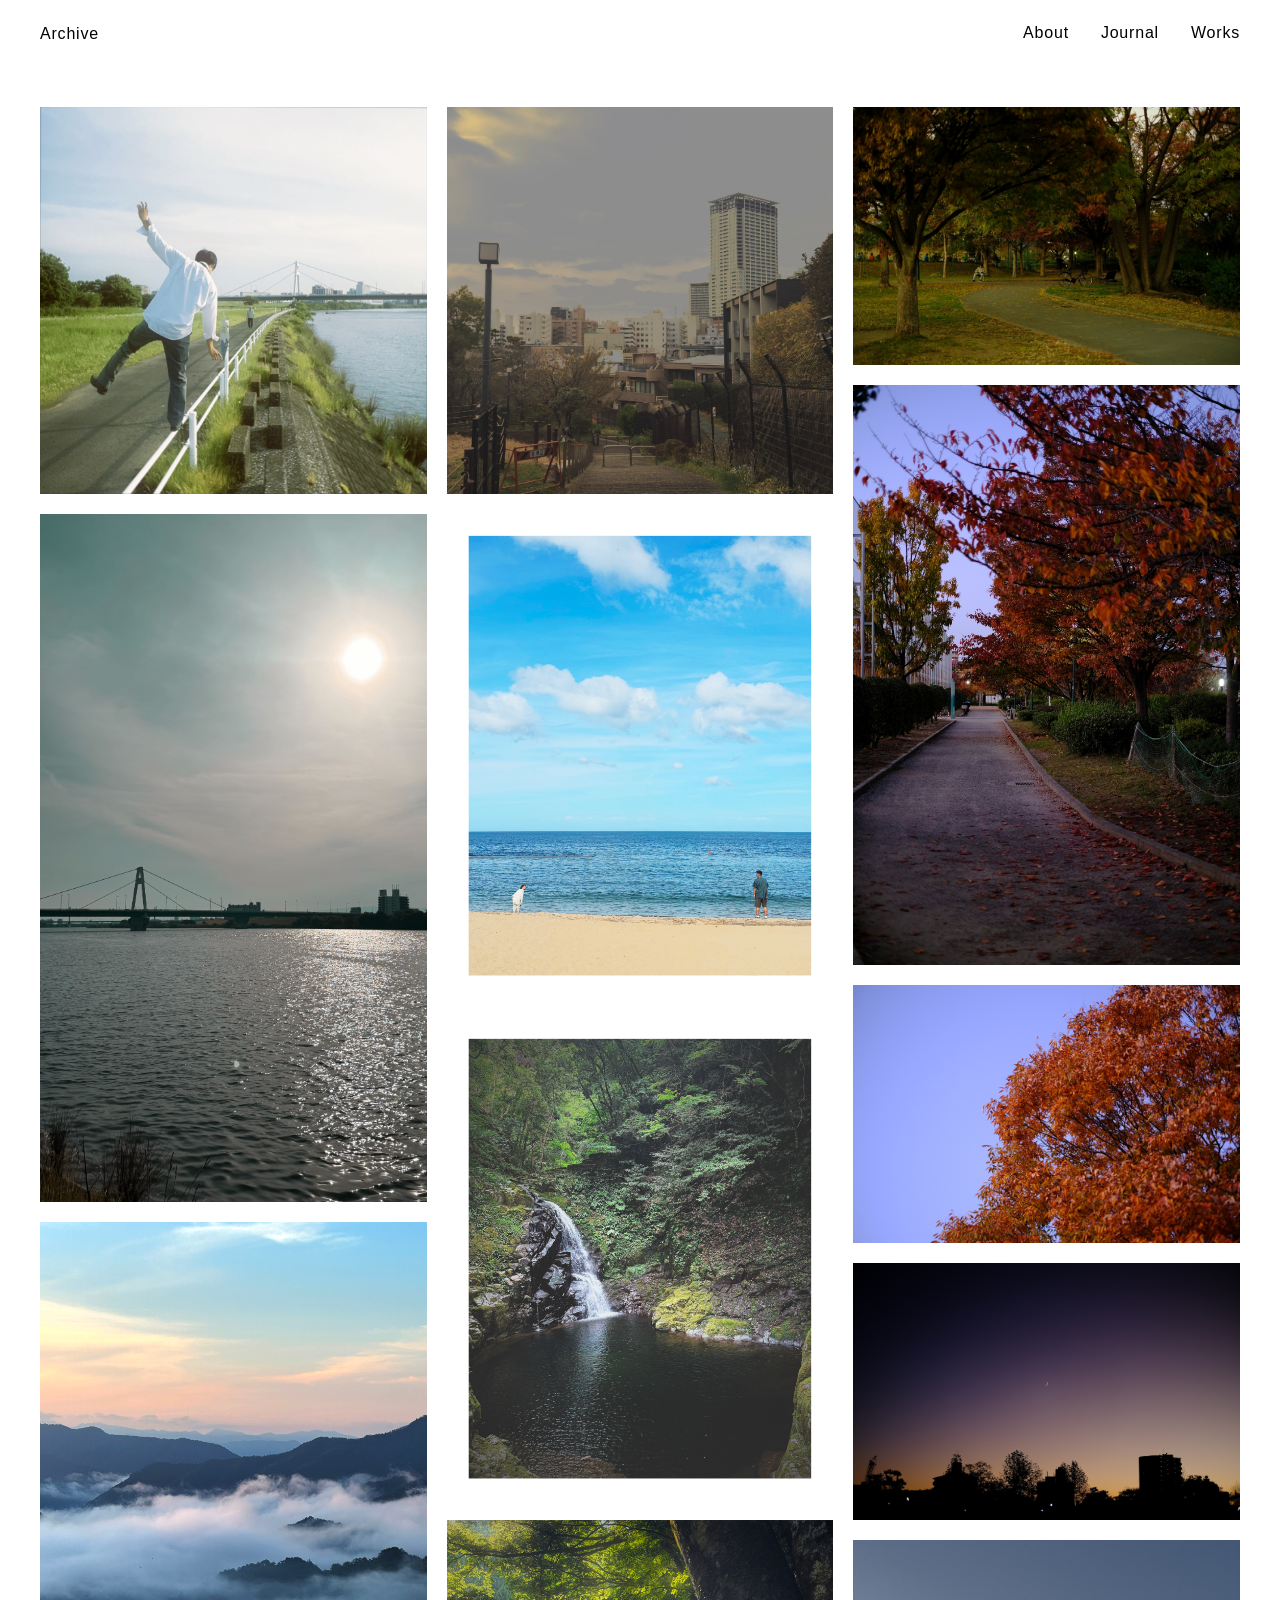
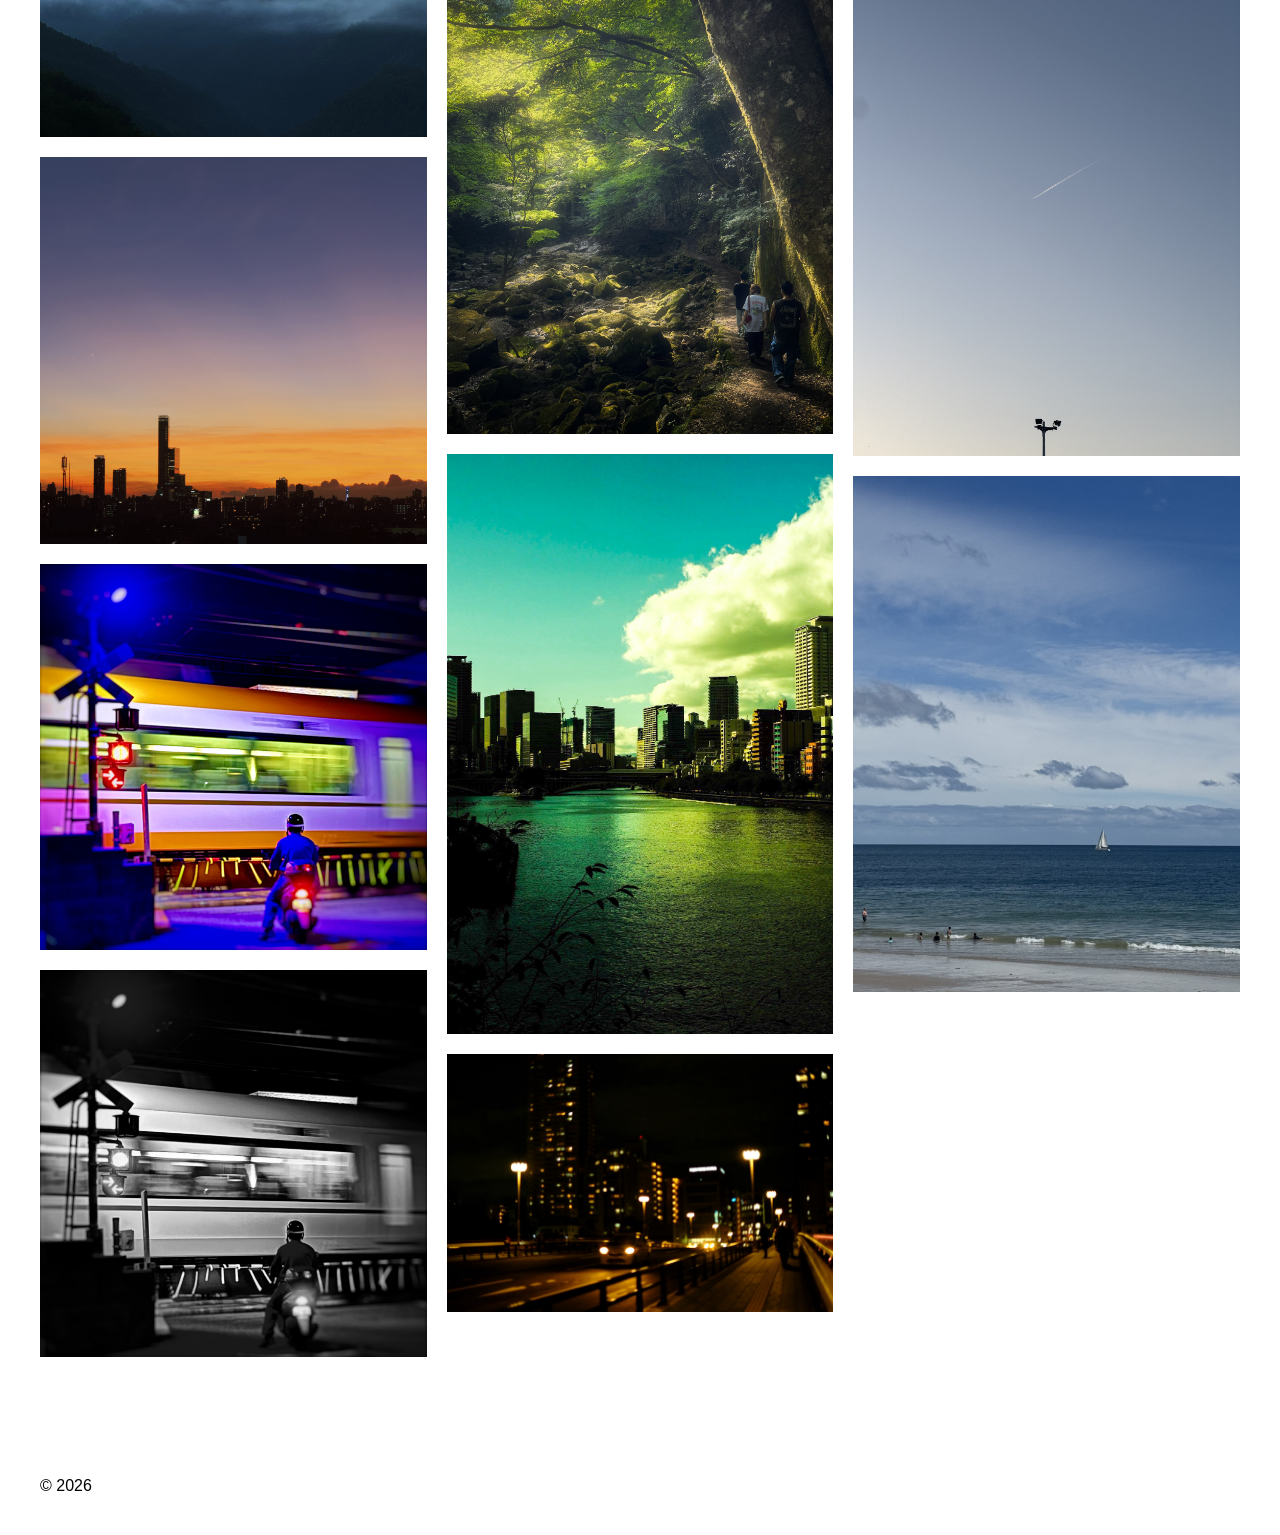
==== index.html @ c42f24de "Re-commit project files without videos" ====
<!DOCTYPE html>
<html lang="en">
<head>
    <meta charset="UTF-8">
    <meta name="viewport" content="width=device-width, initial-scale=1.0">
    <title>Archive - Portfolio</title>
    <link rel="stylesheet" href="./css/style.css">
</head>
<body>
    <div class="loader">
        <p>Archive = Creation + Thoughts + Experience</p>
    </div>
    <header class="index-header">
        <a href="./index.html" class="logo">Archive</a>
        <nav>
            <a href="./html/about.html">About</a>
            <a href="./html/journal.html">Journal</a>
            <a href="./html/works.html">Works</a>
        </nav>
    </header>
    <main>
        <section class="photo-gallery">
            <a href=""><img src="./resouces/img/IMG_2497.JPG" alt=""></a>
            <a href=""><img src="./resouces/img/IMG_2556.JPG" alt=""></a>
            <a href=""><img src="./resouces/img/IMG_2958.JPG" alt=""></a>
            <a href=""><img src="./resouces/img/IMG_3101.JPG" alt=""></a>
            <a href=""><img src="./resouces/img/IMG_3232.JPG" alt=""></a>
            <a href=""><img src="./resouces/img/IMG_3234.JPG" alt=""></a>
            <a href=""><img src="./resouces/img/IMG_4381.jpg" alt=""></a>
            <a href=""><img src="./resouces/img/IMG_5121.JPG" alt=""></a>
            <a href=""><img src="./resouces/img/IMG_5268.JPG" alt=""></a>
            <a href=""><img src="./resouces/img/IMG_5271.JPG" alt=""></a>
            <a href=""><img src="./resouces/img/IMG_5598.JPG" alt=""></a>
            <a href=""><img src="./resouces/img/IMG_5600.JPG" alt=""></a>
            <a href=""><img src="./resouces/img/IMG_5681.JPG" alt=""></a>
            <a href=""><img src="./resouces/img/IMG_5682.JPG" alt=""></a>
            <a href=""><img src="./resouces/img/IMG_5683.JPG" alt=""></a>
            <a href=""><img src="./resouces/img/IMG_5685.JPG" alt=""></a>
            <a href=""><img src="./resouces/img/IMG_4509.jpg" alt=""></a>
            <a href=""><img src="./resouces/img/IMG_6073.jpg" alt=""></a>
        </section>
    </main>
    <footer>
        <p>&copy; 2026</p>
    </footer>
    <script src="./javascript/script.js"></script>
</body>
</html>
---- css/style.css ----
* {
    margin: 0;
    padding: 0;
    box-sizing: border-box;
    font-family: Helvetica, Arial, sans-serif, condensed;
}

html, body {
    scrollbar-width: none;
}
body {
    min-height: 100vh;
    display: flex;
    flex-direction: column;
}

main {
    flex: 1;
    display: flex;
    align-items: center;
}

.loader {
    position: fixed;
    inset: 0;
    display: flex;
    justify-content: center;
    align-items: center;
    background: white;
    z-index: 9999;
    animation: loaderFadeBackground 4.0s ease forwards;
    
}

.loader p {
    animation: loaderFadeText 3.0s ease forwards;
    font-size: 30px;
    letter-spacing: 0.05em;
}

@keyframes loaderFadeBackground {
    0% {
        opacity: 1;
    }

    20% {
        opacity: 1;
    }

    70% {
        opacity: 1;
    }

    100% {
        opacity: 0;
    }
}

@keyframes loaderFadeText {
    0% {
        opacity: 0;
    }

    20% {
        opacity: 1;
    }

    70% {
        opacity: 1;
    }

    100% {
        opacity: 0;
    }
}

.index-header {
    display: flex;
    justify-content: space-between;
    align-items: center;
    padding: 24px 40px;
    color: #000;
}

.index-header a {
    color: #000;
    letter-spacing: 0.05em;
}

.logo {
    text-decoration: none;
}

nav {
    display: flex;
    gap: 32px;
}

.index-header nav a {
    text-decoration: none;
    display: inline-block;
}

.index-header nav a::after {
    content: "";
    color: #000;
    transition: width 0.3s ease;
    display: block;
    width: 0;
    border-bottom: 1px solid black;
}

.index-header nav a:hover::after{
    width: 100%;
}

footer {
    padding: 40px;
    margin-top: 40px;
}
.photo-gallery {
    columns: 3;
    column-gap: 20px;
    padding: 40px;
}

.photo-gallery a img {
    width: 100%;
    display: block;
    margin-bottom: 20px;
    break-inside: avoid;
}
@media (max-width: 768px) {
    .index-header {
        padding: 20px;
    }

    nav {
        gap: 20px;
    }

    .loader p {
        font-size: 15px;
        padding: 50px;
    }

    .photo-gallery a img {
        width: 100%;
        /* aspect-ratio: 1 / 1; */
        object-fit: cover;
        display: block;
    }
    .photo-gallery {
        columns: 1;
        grid-template-columns: 1fr;
        gap: 15px;
        padding: 20px;
    }

    footer {
        padding: 20px;
        margin-top: 20px;
    }
}
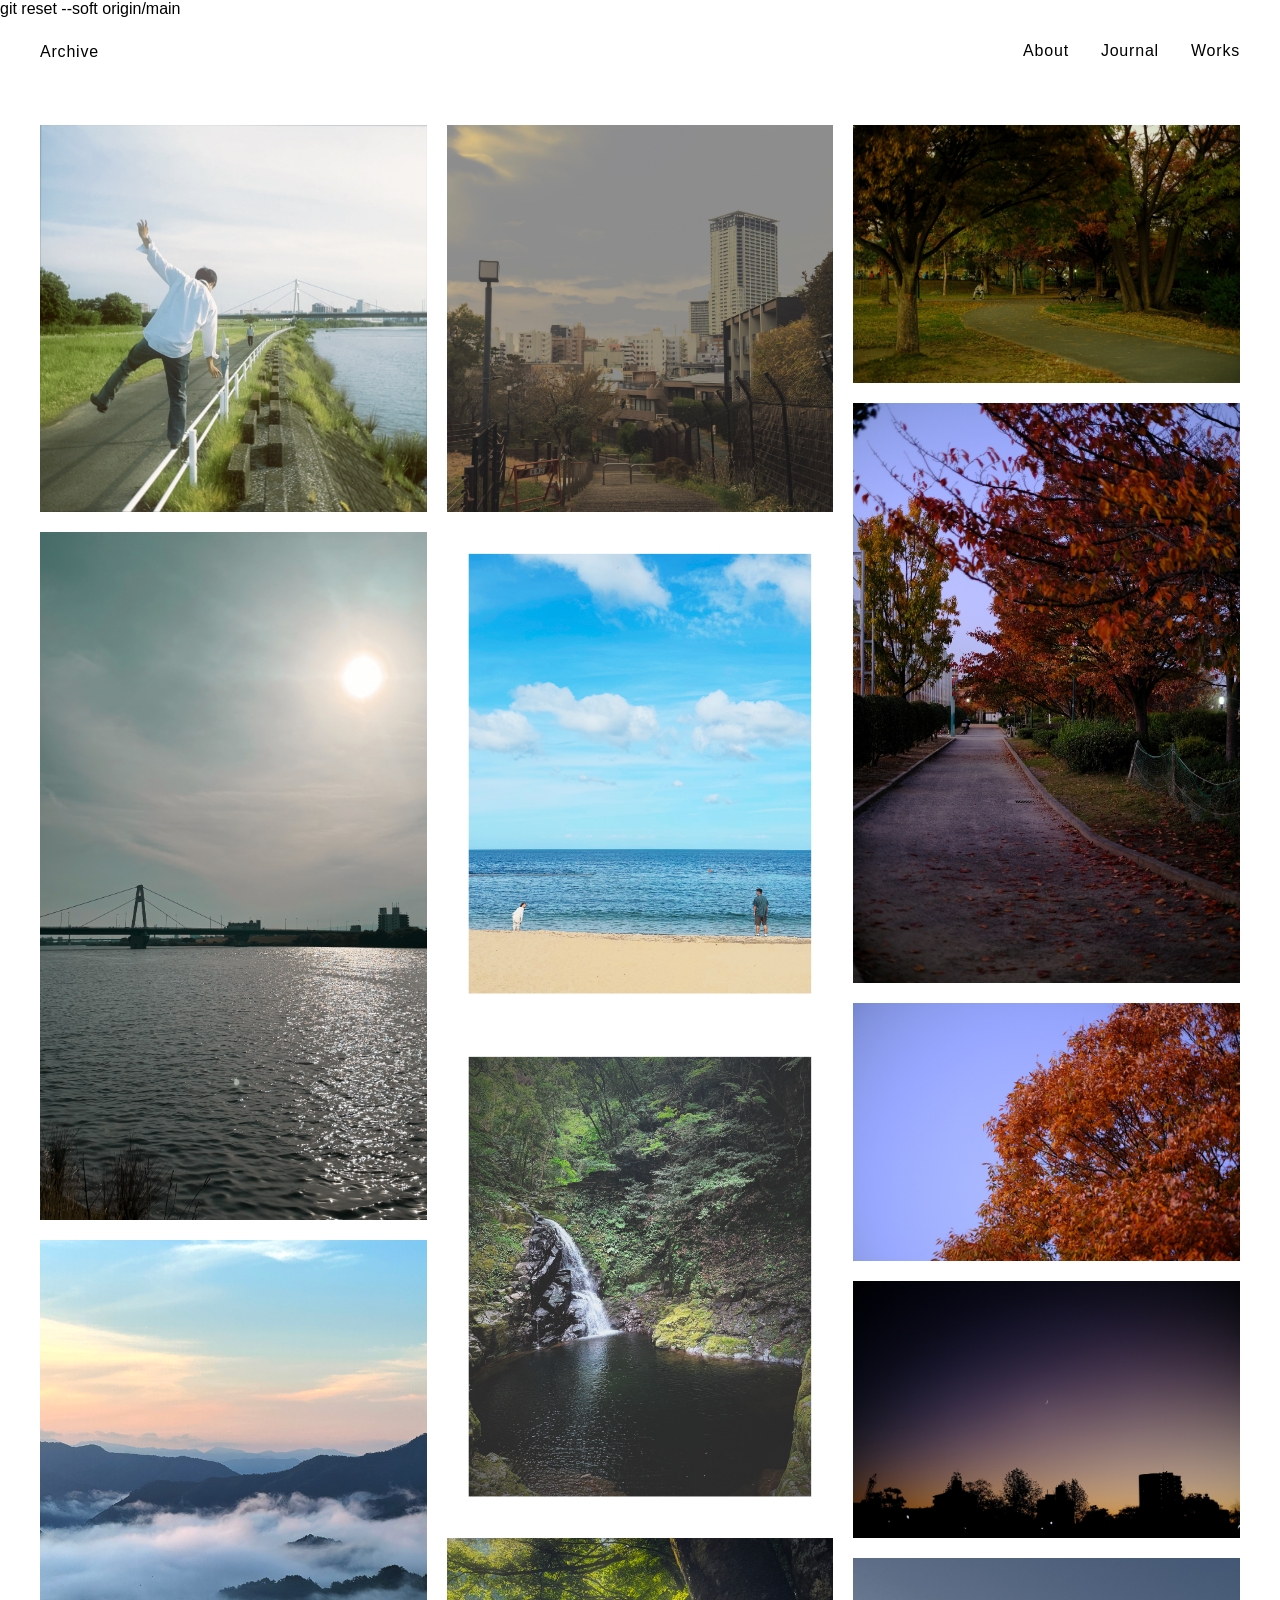
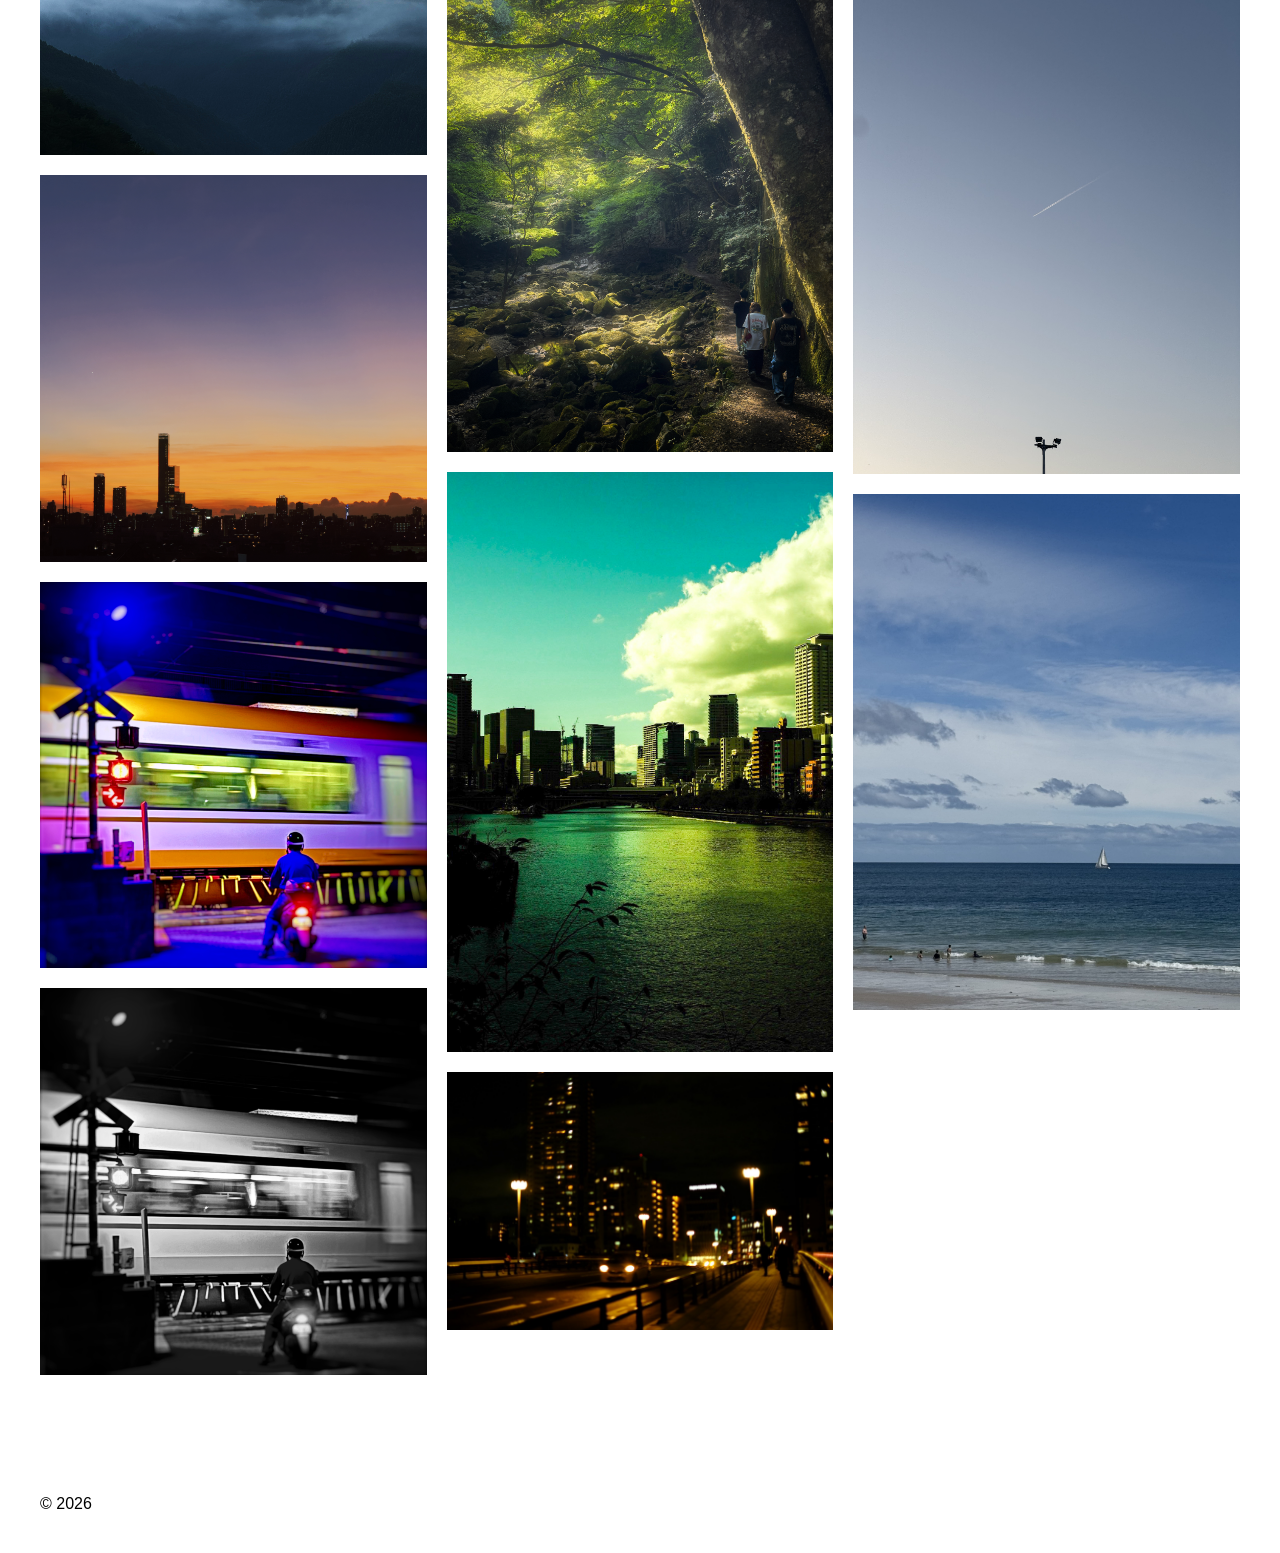
==== commit 40853d75: "reset" ====
--- a/index.html
+++ b/index.html
@@ -1,4 +1,4 @@
-<!DOCTYPE html>
+git reset --soft origin/main<!DOCTYPE html>
 <html lang="en">
 <head>
     <meta charset="UTF-8">
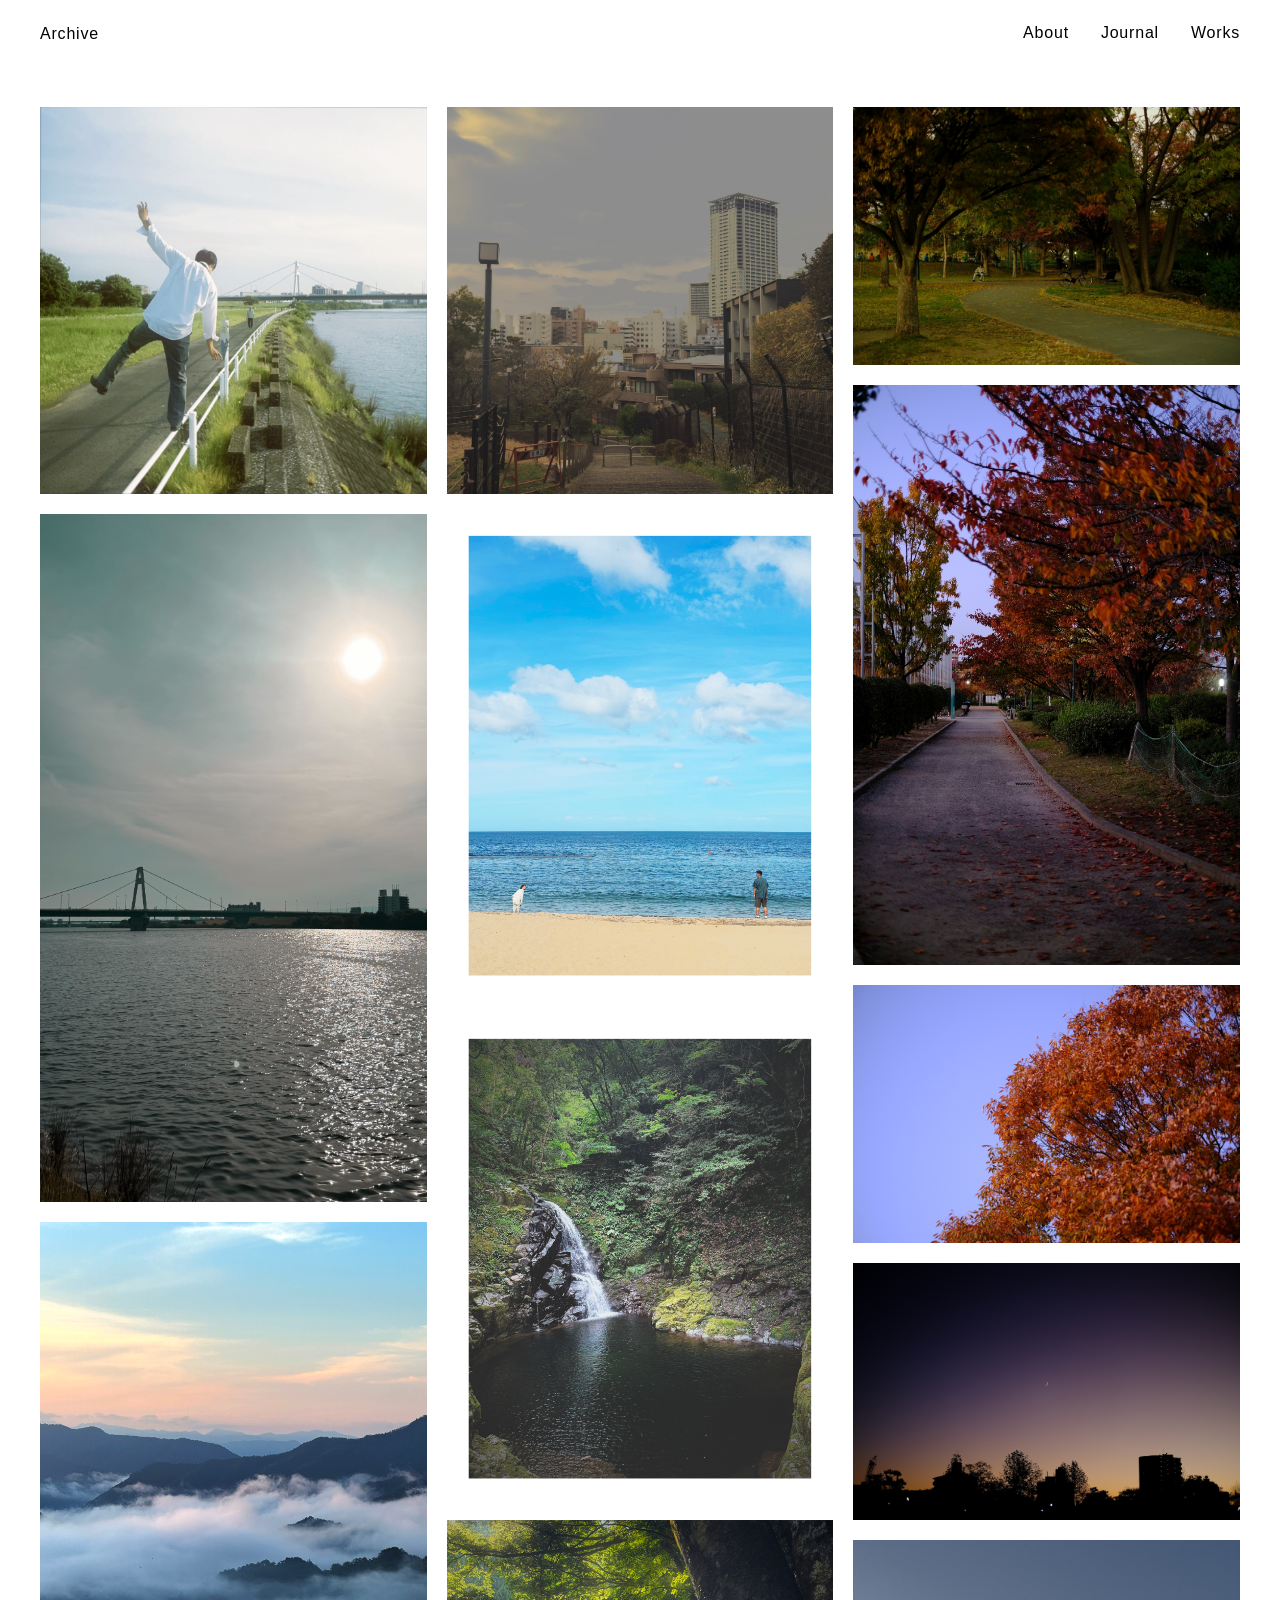
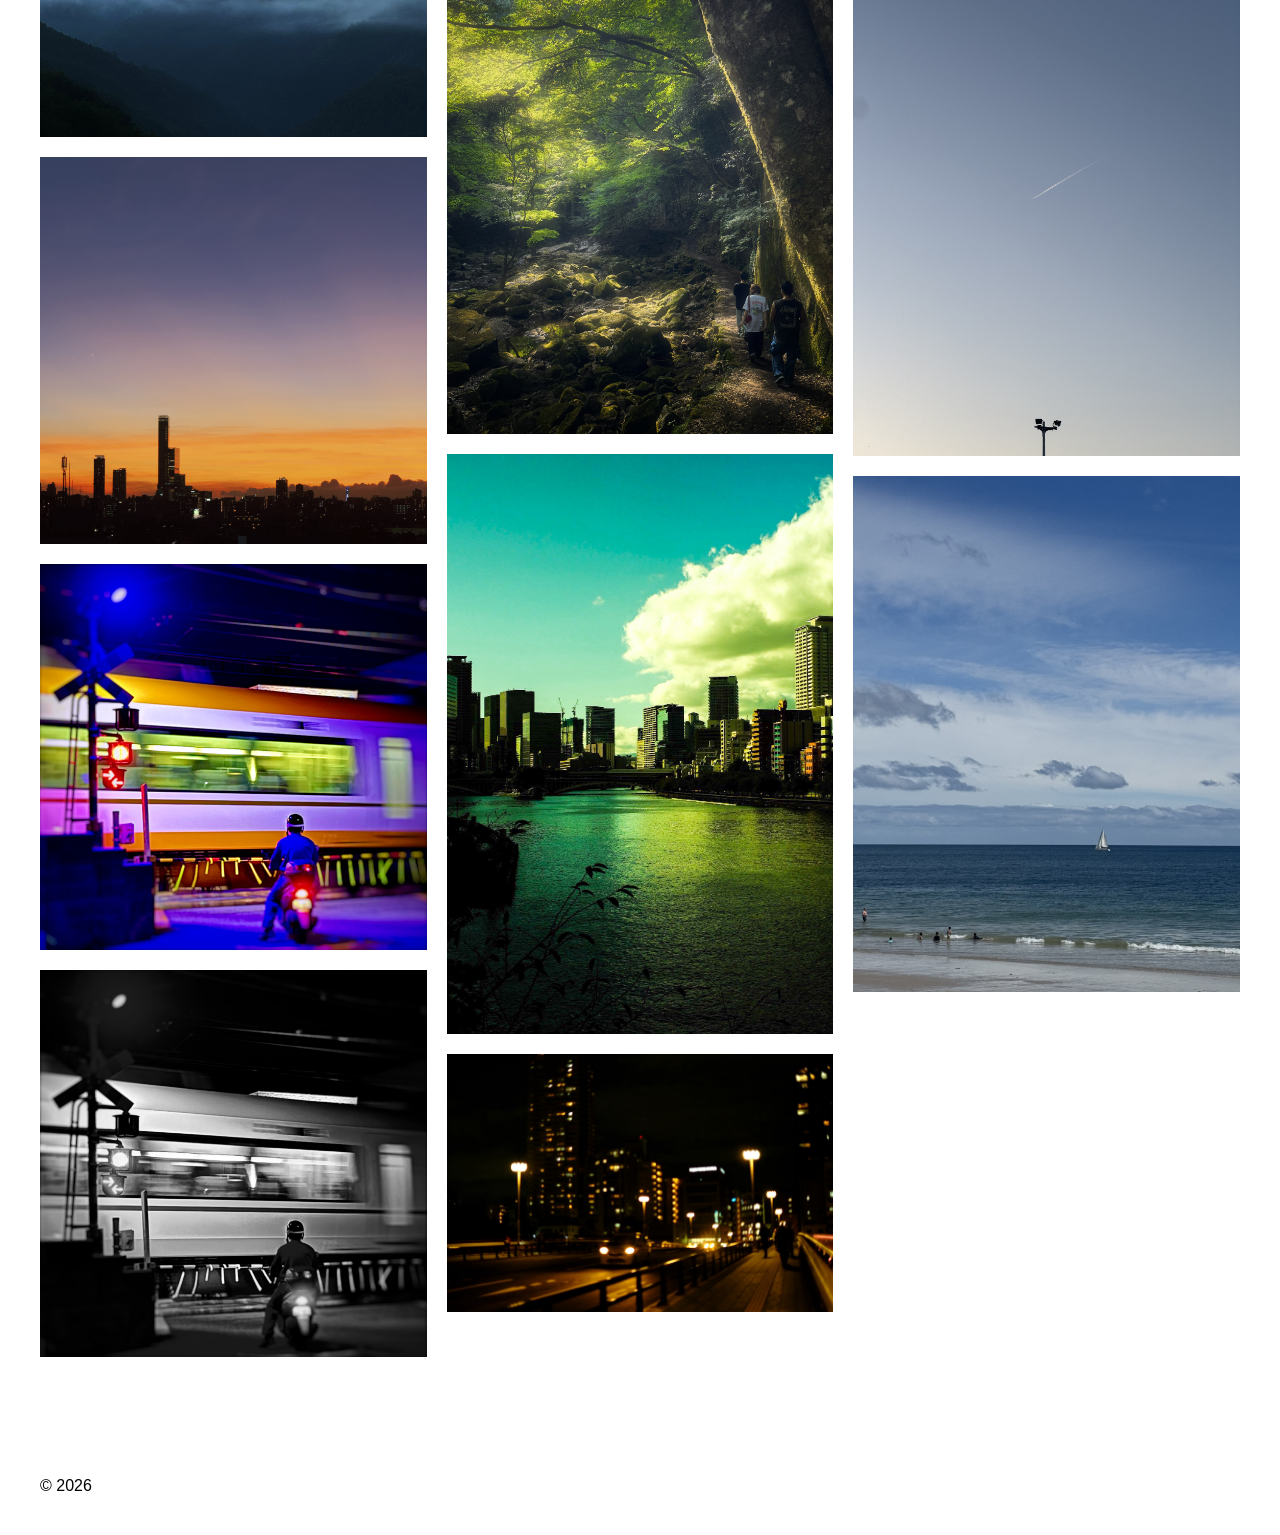
==== commit 0889b8c7: "edit: change to fixed header" ====
--- a/index.html
+++ b/index.html
@@ -1,4 +1,4 @@
-git reset --soft origin/main<!DOCTYPE html>
+<!DOCTYPE html>
 <html lang="en">
 <head>
     <meta charset="UTF-8">
--- a/css/style.css
+++ b/css/style.css
@@ -75,11 +75,14 @@
 }
 
 .index-header {
+    position: sticky;
+    top: 0;
     display: flex;
     justify-content: space-between;
     align-items: center;
     padding: 24px 40px;
     color: #000;
+    background-color: white;
 }
 
 .index-header a {
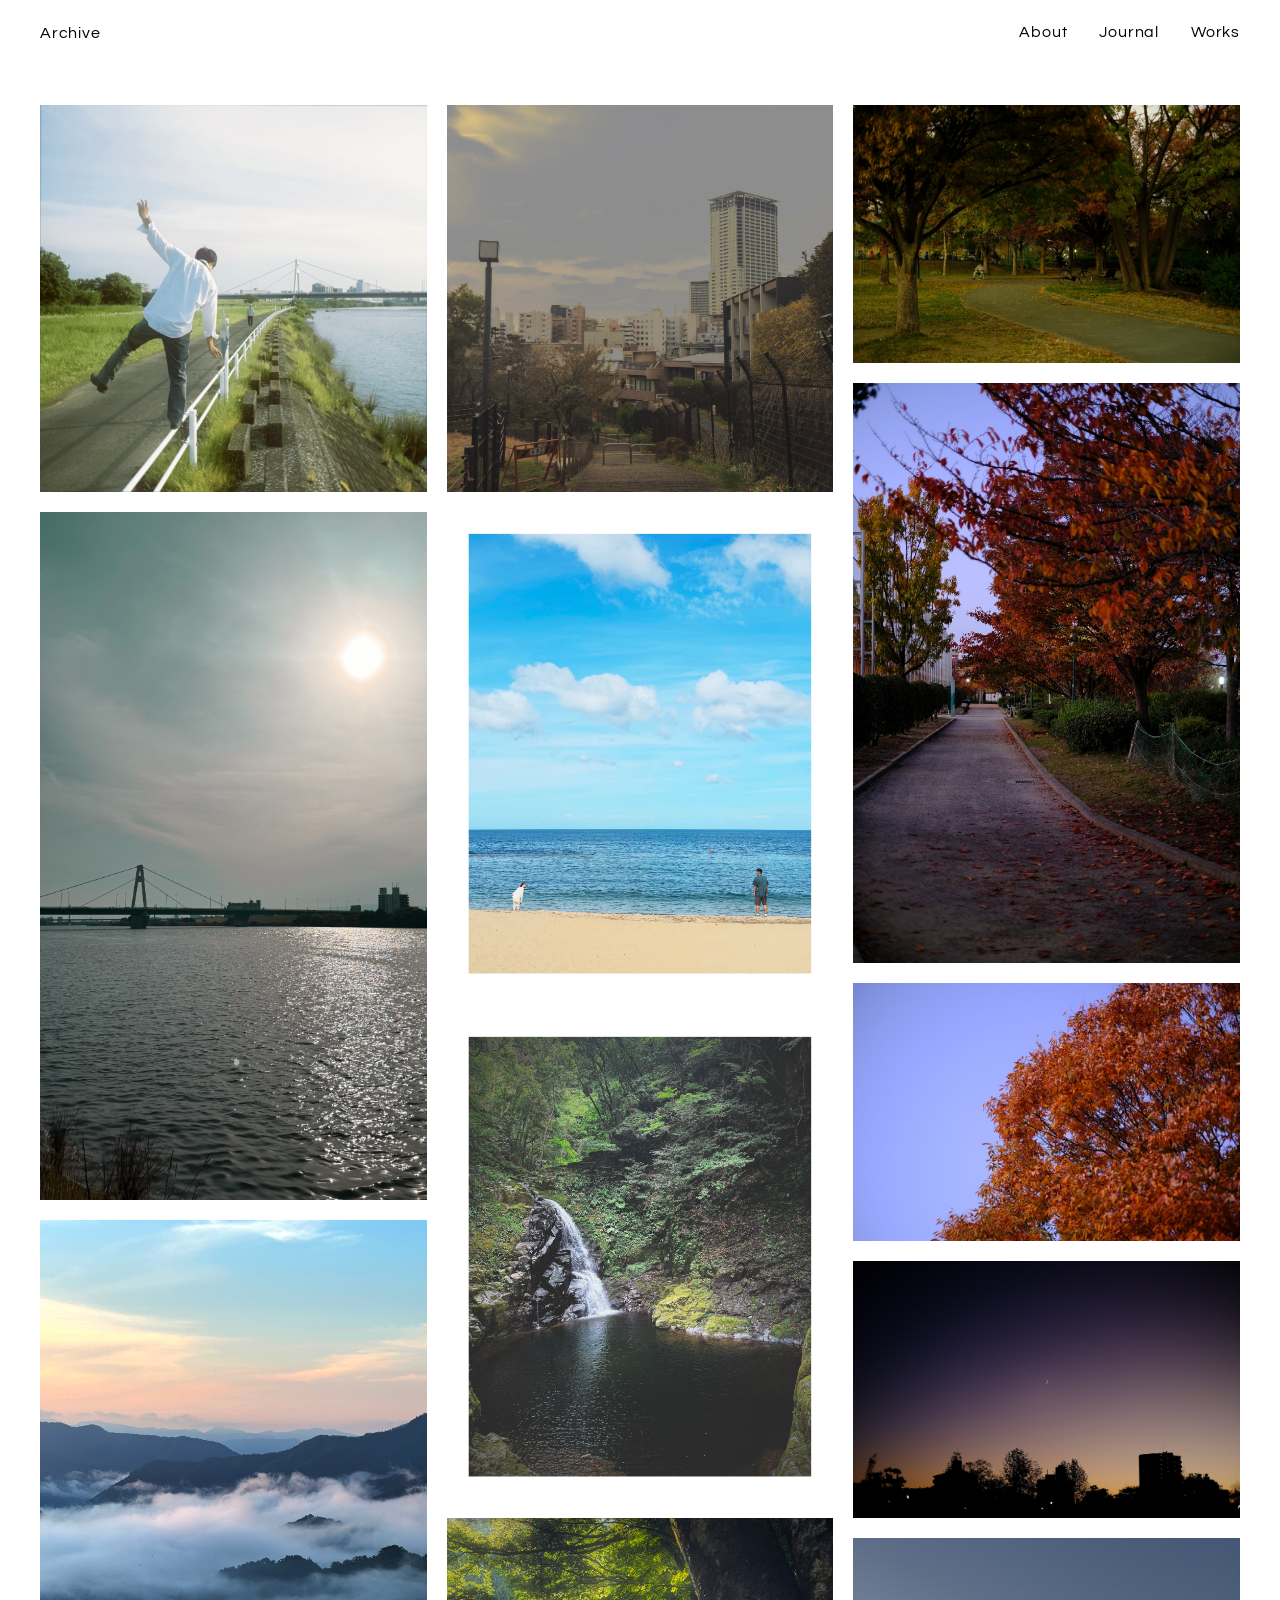
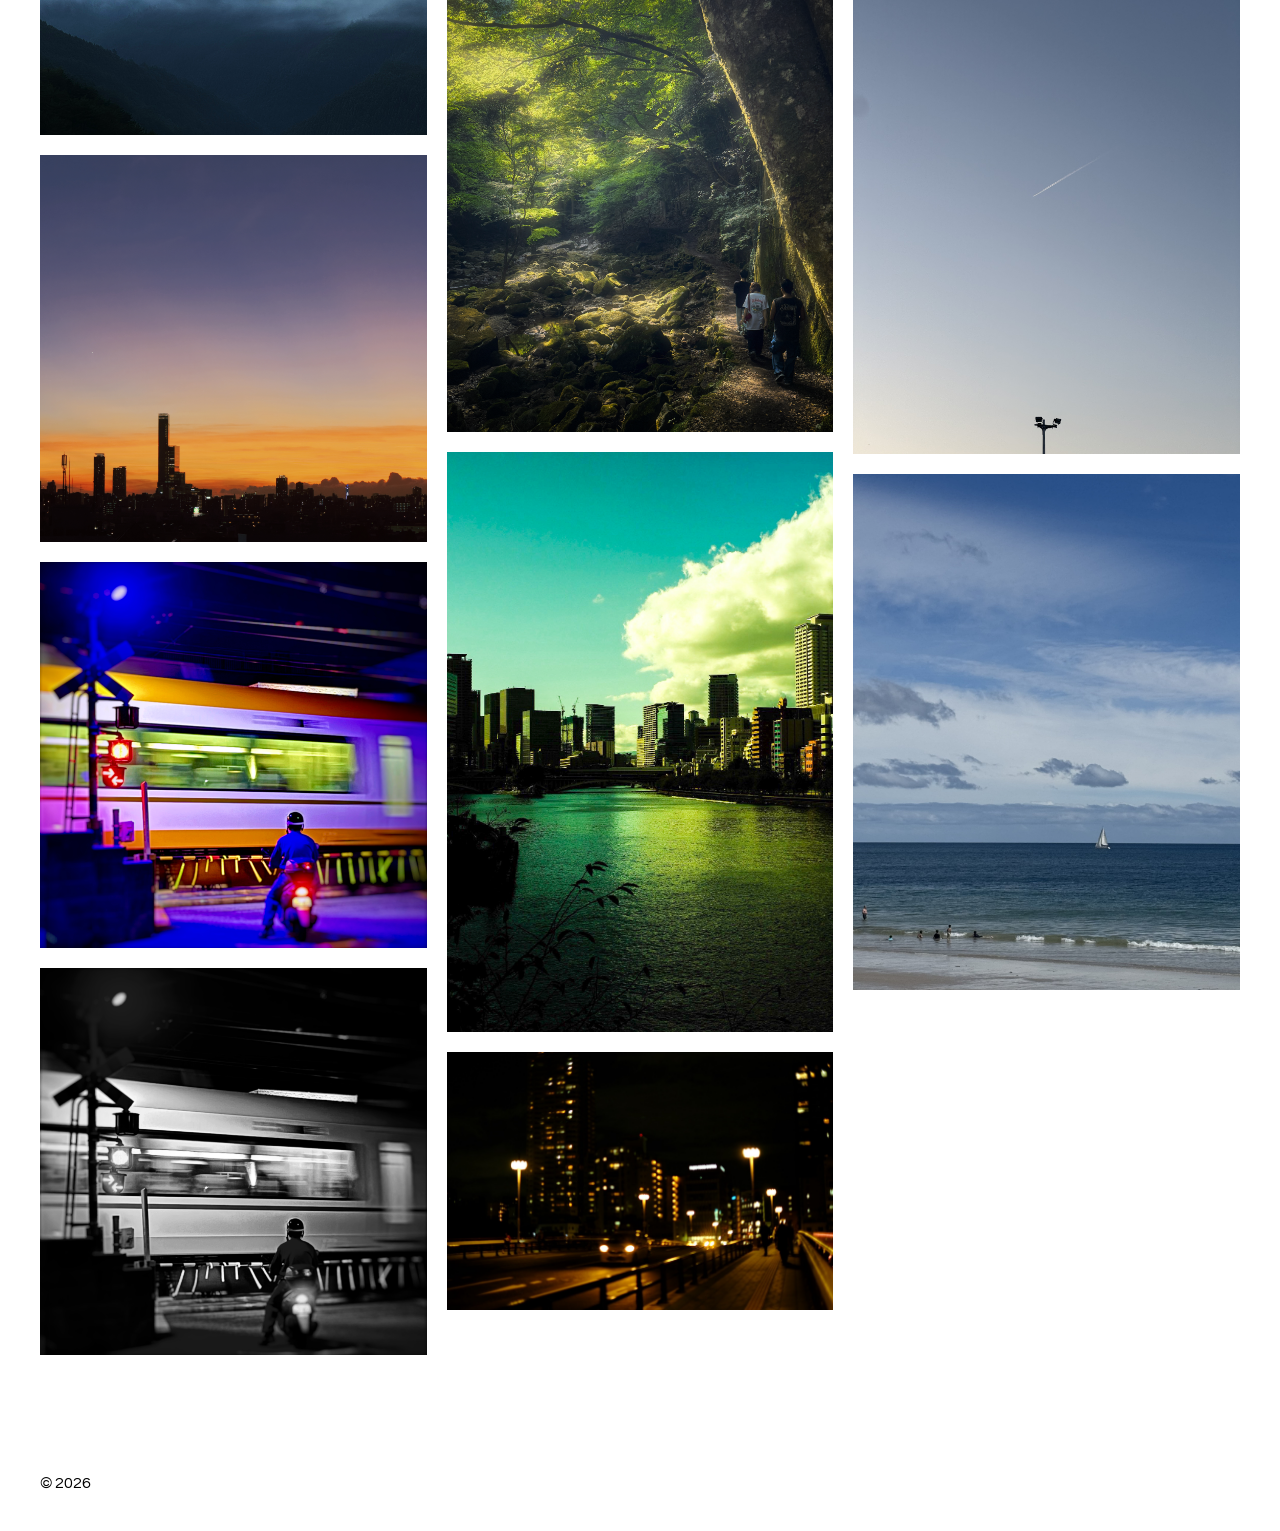
==== commit 643bf31a: "edit: hovered text color, font" ====
--- a/index.html
+++ b/index.html
@@ -5,6 +5,9 @@
     <meta name="viewport" content="width=device-width, initial-scale=1.0">
     <title>Archive - Portfolio</title>
     <link rel="stylesheet" href="./css/style.css">
+    <link rel="preconnect" href="https://fonts.googleapis.com">
+    <link rel="preconnect" href="https://fonts.gstatic.com" crossorigin>
+    <link href="https://fonts.googleapis.com/css2?family=Questrial&display=swap" rel="stylesheet">
 </head>
 <body>
     <div class="loader">
@@ -38,6 +41,10 @@
             <a href=""><img src="./resouces/img/IMG_5685.JPG" alt=""></a>
             <a href=""><img src="./resouces/img/IMG_4509.jpg" alt=""></a>
             <a href=""><img src="./resouces/img/IMG_6073.jpg" alt=""></a>
+            <a href=""><img src="./resouces/img/508579440_17937772008039731_4144854925319525398_n.jpg" alt=""></a>
+            <a href=""><img src="./resouces/img/621166793_17950272609085022_4354226489381781805_n.jpg" alt=""></a>
+            <a href=""><img src="./resouces/img/623400727_18053201702440558_2934512401836587879_n.jpg" alt=""></a>
+            <a href=""><img src="./resouces/img/626491846_18121464475568260_748860920773446471_n.jpg" alt=""></a>
         </section>
     </main>
     <footer>
--- a/css/style.css
+++ b/css/style.css
@@ -2,7 +2,6 @@
     margin: 0;
     padding: 0;
     box-sizing: border-box;
-    font-family: Helvetica, Arial, sans-serif, condensed;
 }
 
 html, body {
@@ -12,6 +11,9 @@
     min-height: 100vh;
     display: flex;
     flex-direction: column;
+    font-family: "Questrial", sans-serif;
+    font-weight: 400;
+    font-style: normal;
 }
 
 main {
@@ -143,7 +145,7 @@
     }
 
     .loader p {
-        font-size: 15px;
+        font-size: 12px;
         padding: 50px;
     }
 
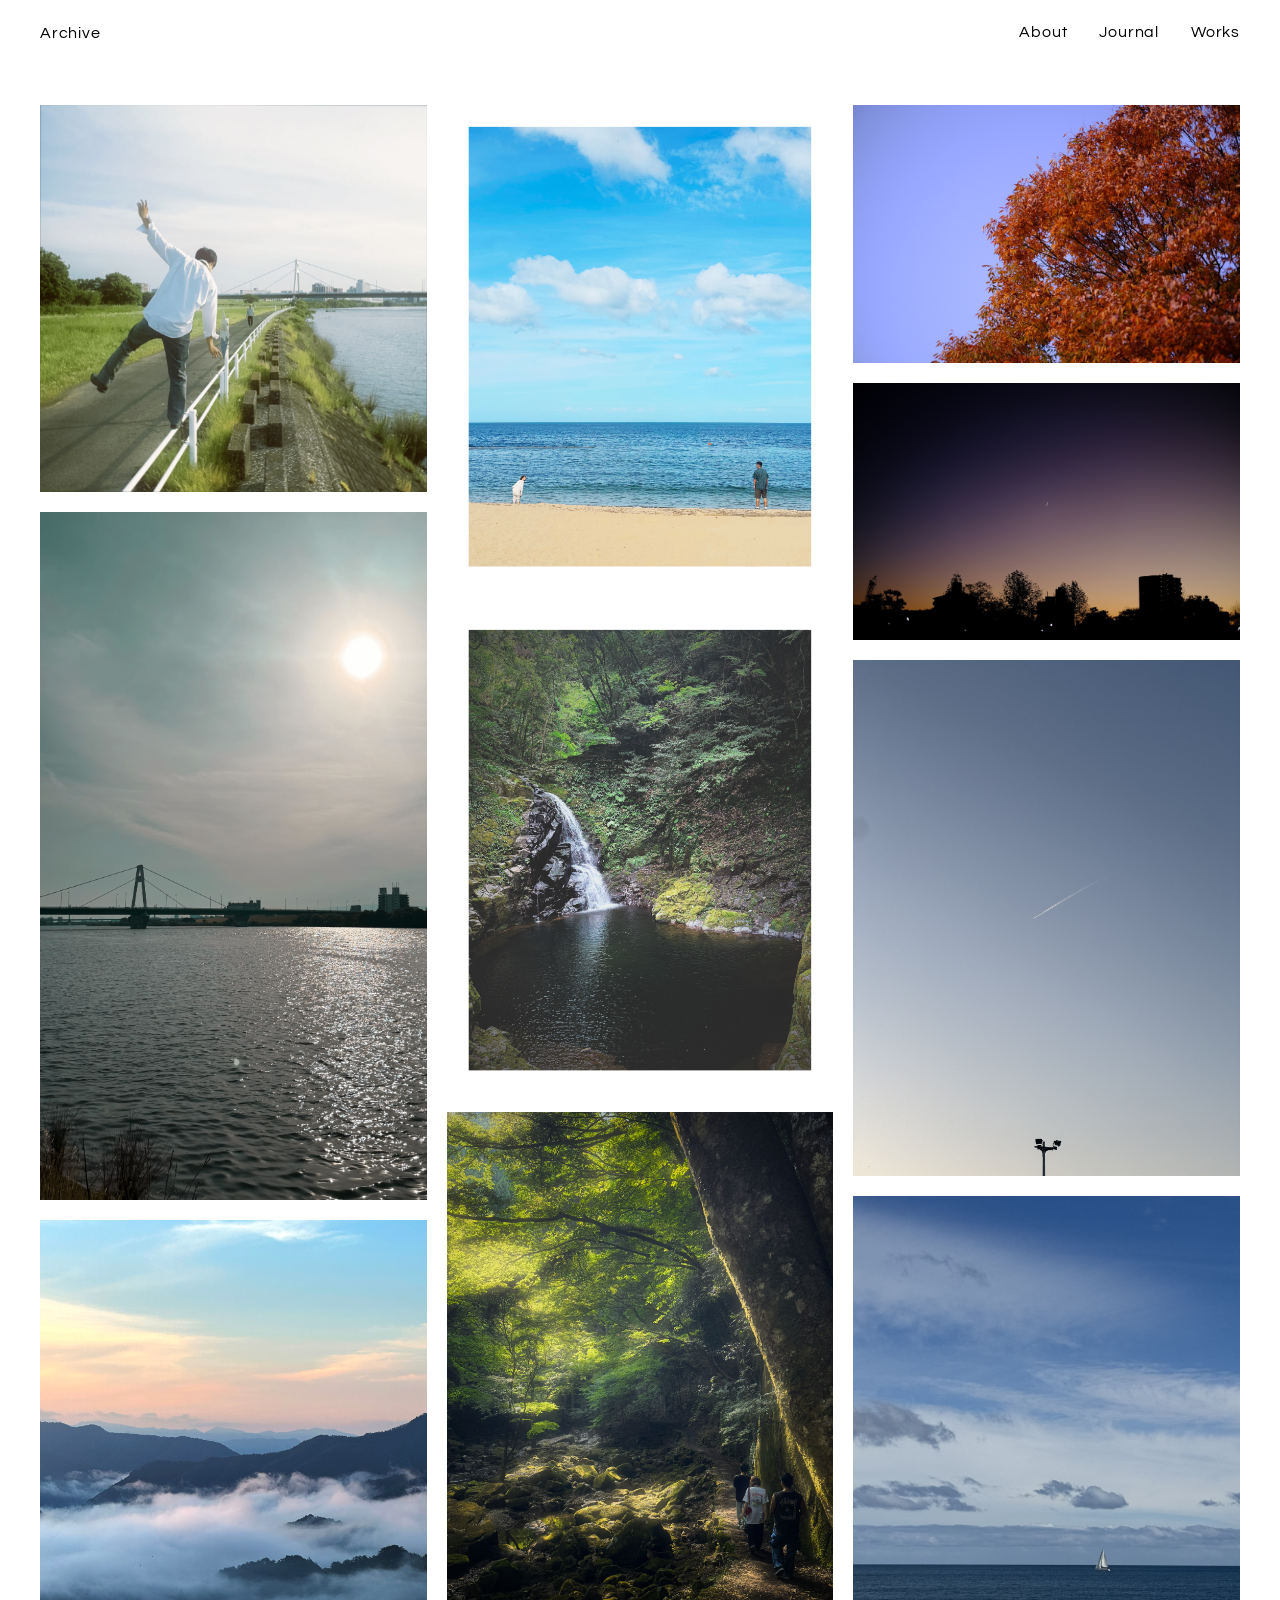
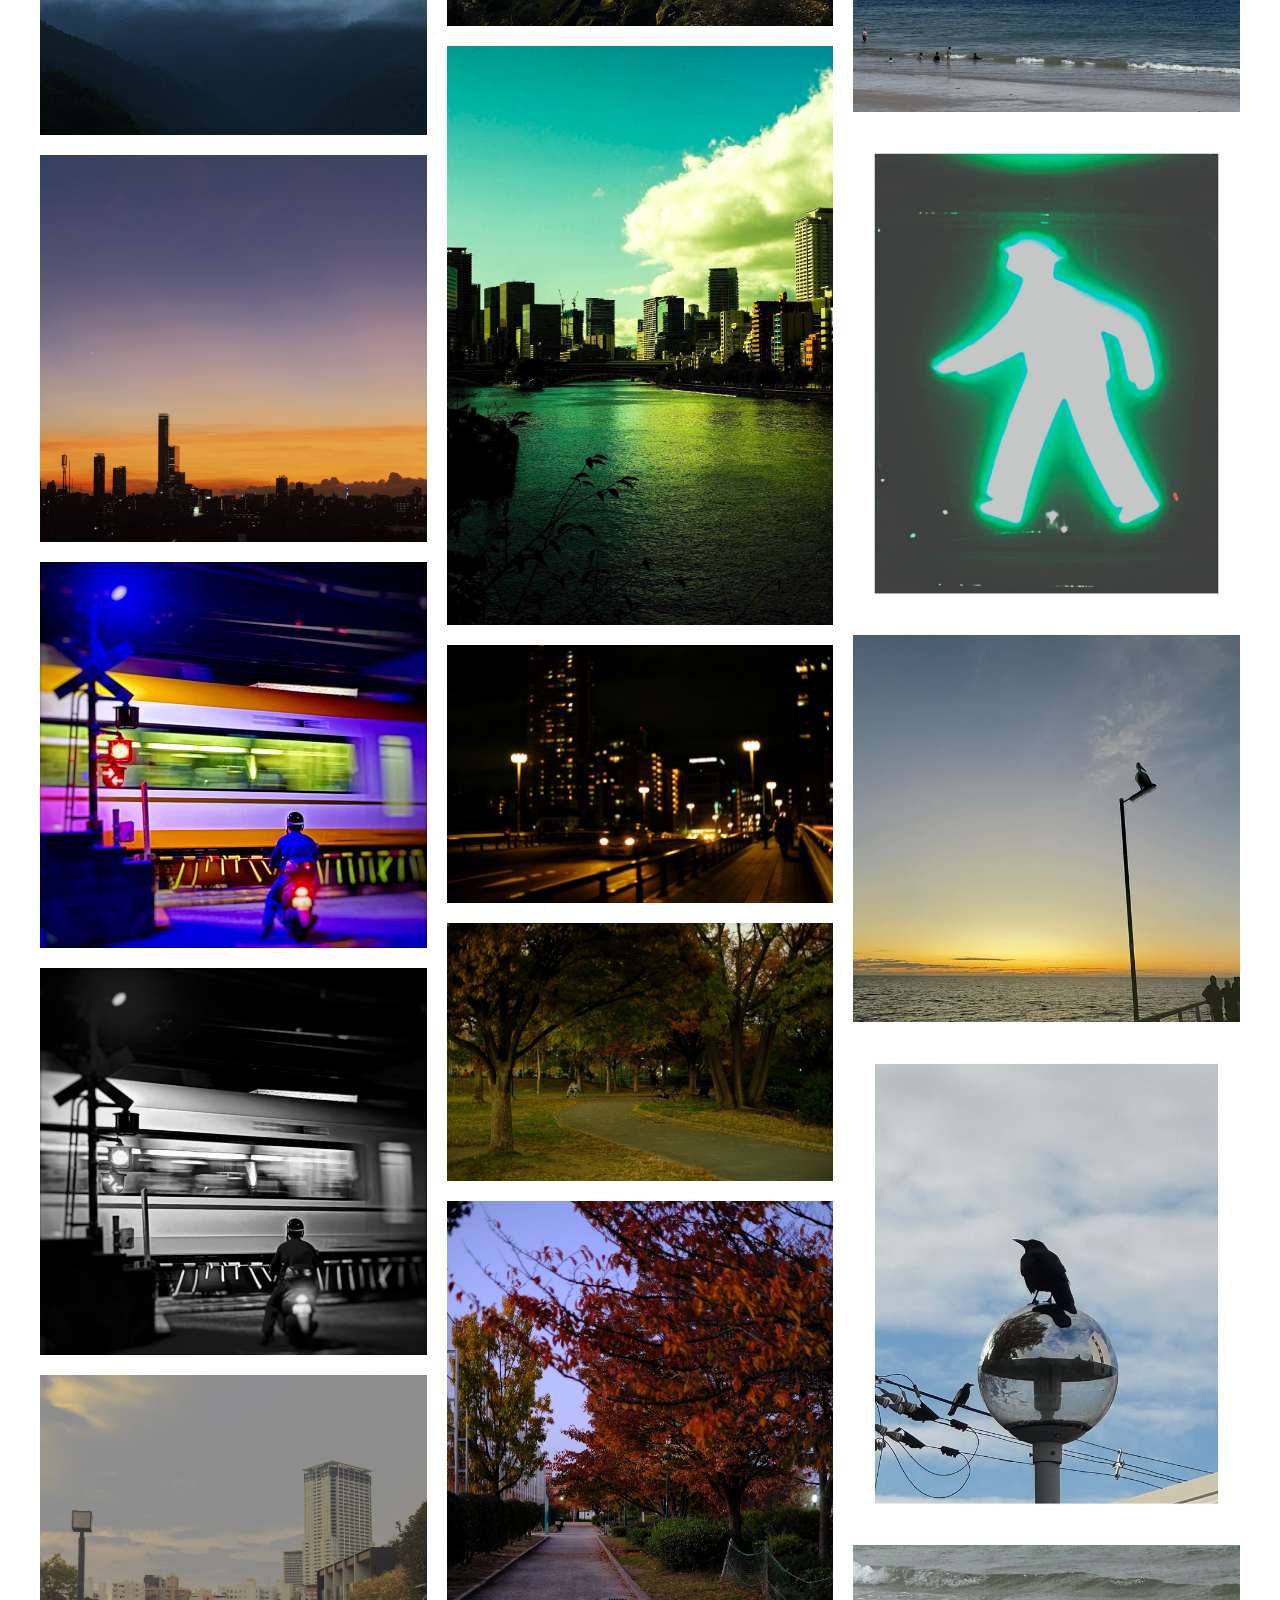
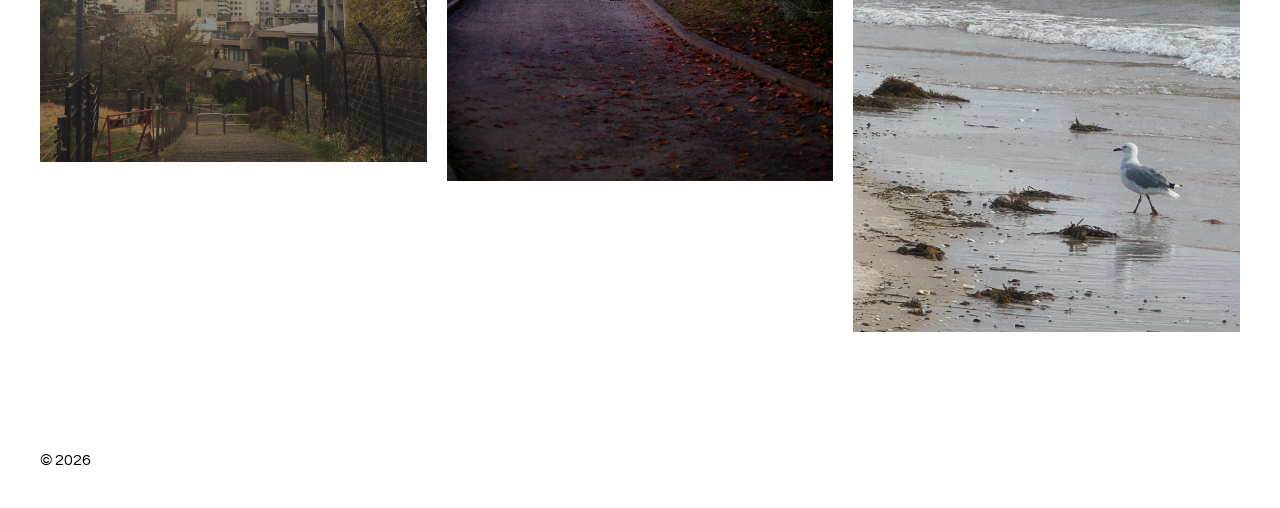
==== commit a944fb4a: "clean commit" ====
--- a/index.html
+++ b/index.html
@@ -23,28 +23,28 @@
     </header>
     <main>
         <section class="photo-gallery">
-            <a href=""><img src="./resouces/img/IMG_2497.JPG" alt=""></a>
-            <a href=""><img src="./resouces/img/IMG_2556.JPG" alt=""></a>
-            <a href=""><img src="./resouces/img/IMG_2958.JPG" alt=""></a>
-            <a href=""><img src="./resouces/img/IMG_3101.JPG" alt=""></a>
-            <a href=""><img src="./resouces/img/IMG_3232.JPG" alt=""></a>
-            <a href=""><img src="./resouces/img/IMG_3234.JPG" alt=""></a>
-            <a href=""><img src="./resouces/img/IMG_4381.jpg" alt=""></a>
-            <a href=""><img src="./resouces/img/IMG_5121.JPG" alt=""></a>
-            <a href=""><img src="./resouces/img/IMG_5268.JPG" alt=""></a>
-            <a href=""><img src="./resouces/img/IMG_5271.JPG" alt=""></a>
-            <a href=""><img src="./resouces/img/IMG_5598.JPG" alt=""></a>
-            <a href=""><img src="./resouces/img/IMG_5600.JPG" alt=""></a>
-            <a href=""><img src="./resouces/img/IMG_5681.JPG" alt=""></a>
-            <a href=""><img src="./resouces/img/IMG_5682.JPG" alt=""></a>
-            <a href=""><img src="./resouces/img/IMG_5683.JPG" alt=""></a>
-            <a href=""><img src="./resouces/img/IMG_5685.JPG" alt=""></a>
-            <a href=""><img src="./resouces/img/IMG_4509.jpg" alt=""></a>
-            <a href=""><img src="./resouces/img/IMG_6073.jpg" alt=""></a>
-            <a href=""><img src="./resouces/img/508579440_17937772008039731_4144854925319525398_n.jpg" alt=""></a>
-            <a href=""><img src="./resouces/img/621166793_17950272609085022_4354226489381781805_n.jpg" alt=""></a>
-            <a href=""><img src="./resouces/img/623400727_18053201702440558_2934512401836587879_n.jpg" alt=""></a>
-            <a href=""><img src="./resouces/img/626491846_18121464475568260_748860920773446471_n.jpg" alt=""></a>
+            <img src="./resouces/img/IMG_2497.JPG" alt="">
+            <img src="./resouces/img/IMG_2556.JPG" alt="">
+            <img src="./resouces/img/IMG_2958.JPG" alt="">
+            <img src="./resouces/img/IMG_3101.JPG" alt="">
+            <img src="./resouces/img/IMG_3232.JPG" alt="">
+            <img src="./resouces/img/IMG_3234.JPG" alt="">
+            <img src="./resouces/img/IMG_4381.jpg" alt="">
+            <img src="./resouces/img/IMG_5121.JPG" alt="">
+            <img src="./resouces/img/IMG_5268.JPG" alt="">
+            <img src="./resouces/img/IMG_5271.JPG" alt="">
+            <img src="./resouces/img/IMG_5598.JPG" alt="">
+            <img src="./resouces/img/IMG_5600.JPG" alt="">
+            <img src="./resouces/img/IMG_5681.JPG" alt="">
+            <img src="./resouces/img/IMG_5682.JPG" alt="">
+            <img src="./resouces/img/IMG_5683.JPG" alt="">
+            <img src="./resouces/img/IMG_5685.JPG" alt="">
+            <img src="./resouces/img/IMG_4509.jpg" alt="">
+            <img src="./resouces/img/IMG_6073.jpg" alt="">
+            <img src="./resouces/img/508579440_17937772008039731_4144854925319525398_n.jpg" alt="">
+            <img src="./resouces/img/621166793_17950272609085022_4354226489381781805_n.jpg" alt="">
+            <img src="./resouces/img/623400727_18053201702440558_2934512401836587879_n.jpg" alt="">
+            <img src="./resouces/img/626491846_18121464475568260_748860920773446471_n.jpg" alt="">
         </section>
     </main>
     <footer>
--- a/css/style.css
+++ b/css/style.css
@@ -31,13 +31,13 @@
     background: white;
     z-index: 9999;
     animation: loaderFadeBackground 4.0s ease forwards;
+
+    p {
+        animation: loaderFadeText 3.0s ease forwards;
+        font-size: 30px;
+        letter-spacing: 0.05em; 
+    }
     
-}
-
-.loader p {
-    animation: loaderFadeText 3.0s ease forwards;
-    font-size: 30px;
-    letter-spacing: 0.05em;
 }
 
 @keyframes loaderFadeBackground {
@@ -85,56 +85,58 @@
     padding: 24px 40px;
     color: #000;
     background-color: white;
+
+    a {
+        color: #000;
+        letter-spacing: 0.05em;
+    }
+
+    .logo {
+        text-decoration: none;
+    }
+    
+    nav {
+        display: flex;
+        gap: 32px;
+
+        a {
+            text-decoration: none;
+            display: inline-block;
+        }
+
+        a::after {
+            content: "";
+            color: #000;
+            transition: width 0.3s ease;
+            display: block;
+            width: 0;
+            border-bottom: 1px solid black;
+        }
+
+        a:hover::after{
+            width: 100%;
+        }
+    }
 }
 
-.index-header a {
-    color: #000;
-    letter-spacing: 0.05em;
-}
+.photo-gallery {
+    columns: 3;
+    column-gap: 20px;
+    padding: 40px;
 
-.logo {
-    text-decoration: none;
-}
-
-nav {
-    display: flex;
-    gap: 32px;
-}
-
-.index-header nav a {
-    text-decoration: none;
-    display: inline-block;
-}
-
-.index-header nav a::after {
-    content: "";
-    color: #000;
-    transition: width 0.3s ease;
-    display: block;
-    width: 0;
-    border-bottom: 1px solid black;
-}
-
-.index-header nav a:hover::after{
-    width: 100%;
+    img {
+        width: 100%;
+        display: block;
+        margin-bottom: 20px;
+        break-inside: avoid;
+    }
 }
 
 footer {
     padding: 40px;
     margin-top: 40px;
 }
-.photo-gallery {
-    columns: 3;
-    column-gap: 20px;
-    padding: 40px;
-}
 
-.photo-gallery a img {
-    width: 100%;
-    display: block;
-    margin-bottom: 20px;
-    break-inside: avoid;
-}
 @media (max-width: 768px) {
     .index-header {
         padding: 20px;
@@ -149,17 +151,19 @@
         padding: 50px;
     }
 
-    .photo-gallery a img {
-        width: 100%;
-        /* aspect-ratio: 1 / 1; */
-        object-fit: cover;
-        display: block;
-    }
+
     .photo-gallery {
         columns: 1;
         grid-template-columns: 1fr;
         gap: 15px;
         padding: 20px;
+
+        img {
+            width: 100%;
+            /* aspect-ratio: 1 / 1; */
+            object-fit: cover;
+            display: block;
+        }
     }
 
     footer {
